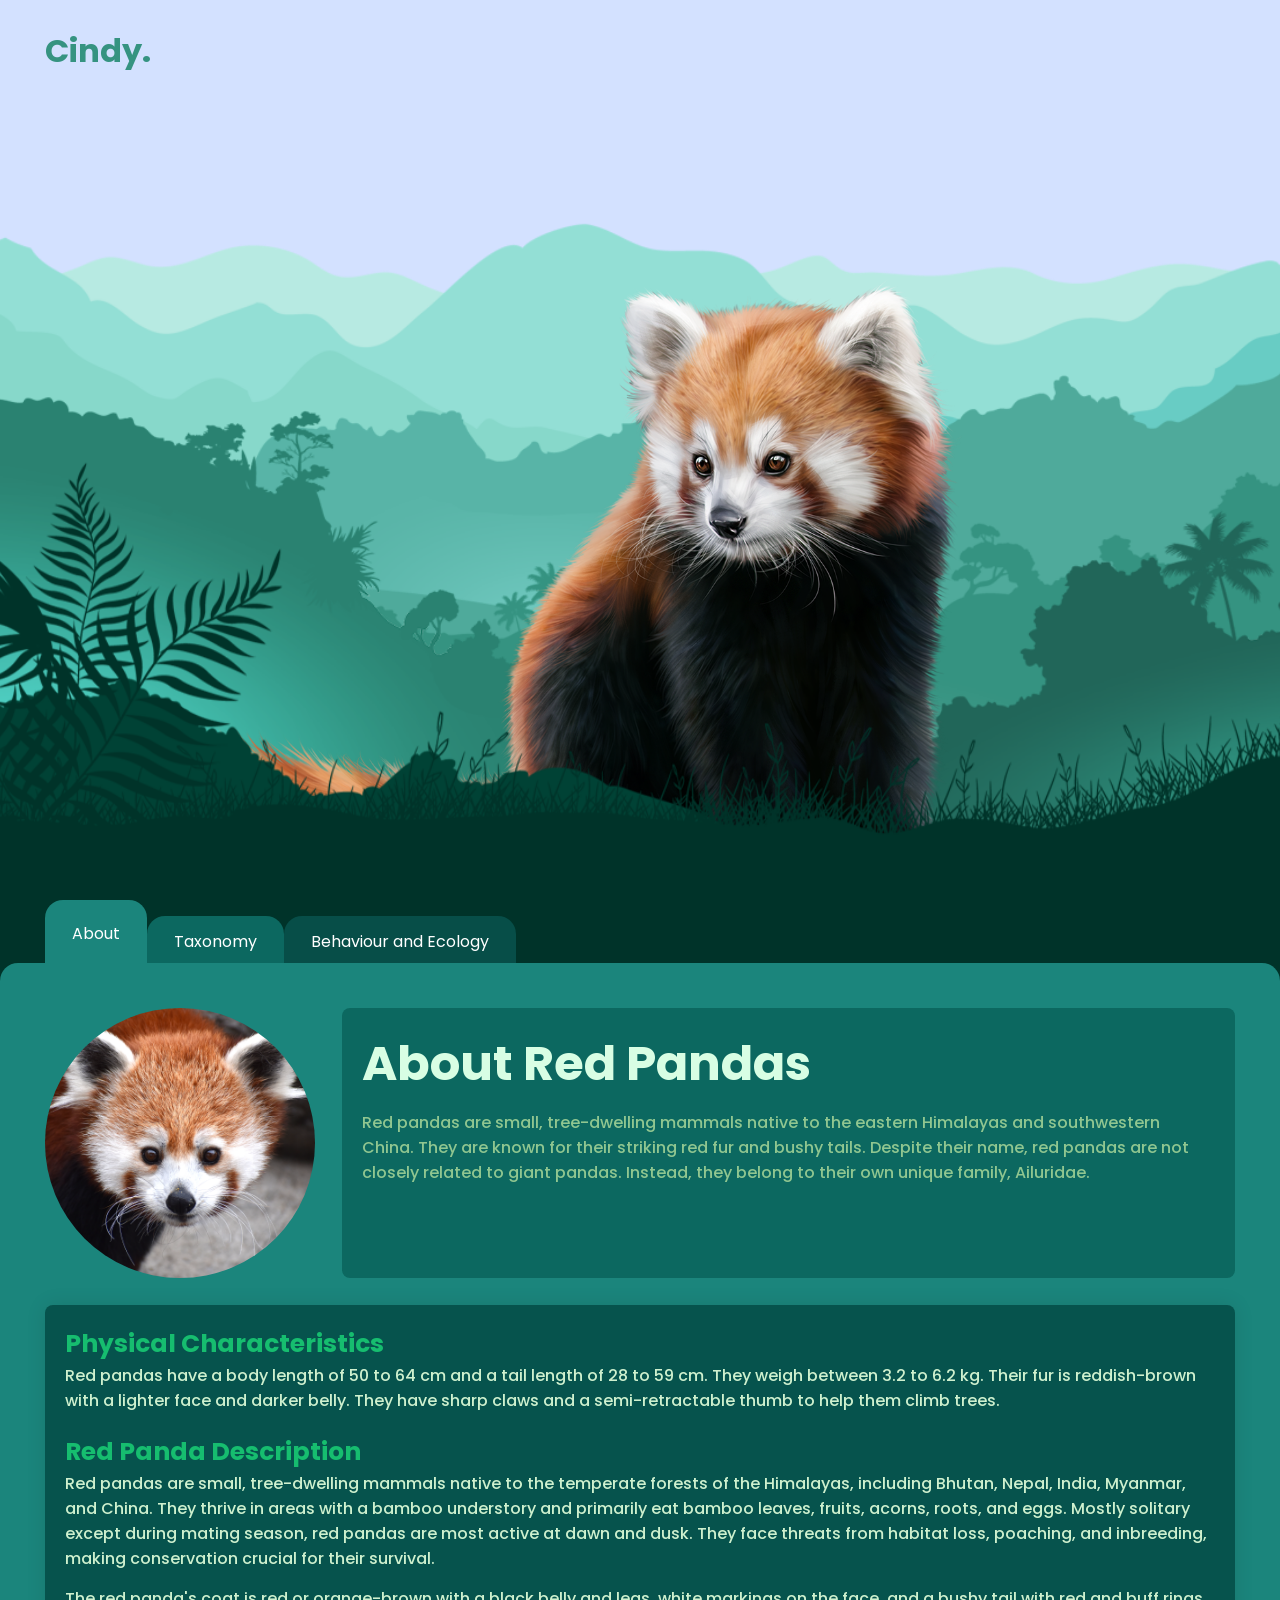
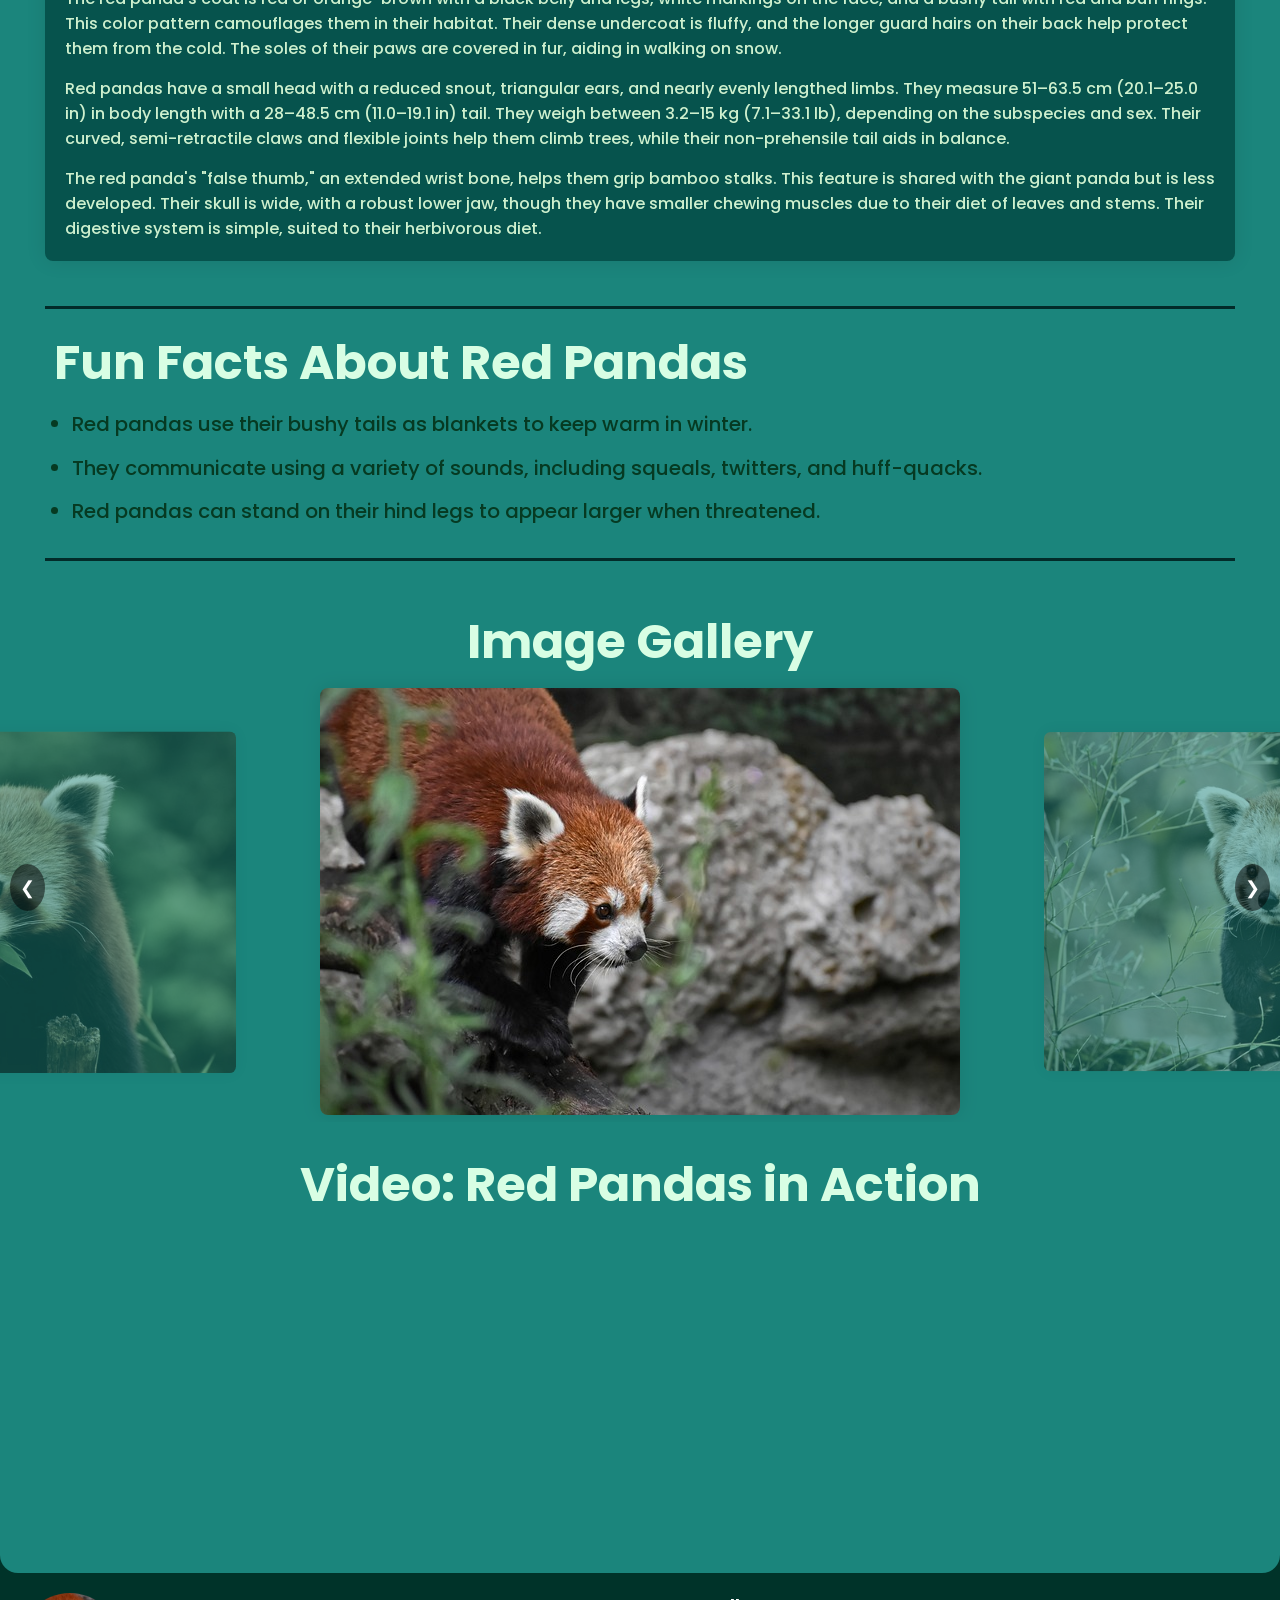
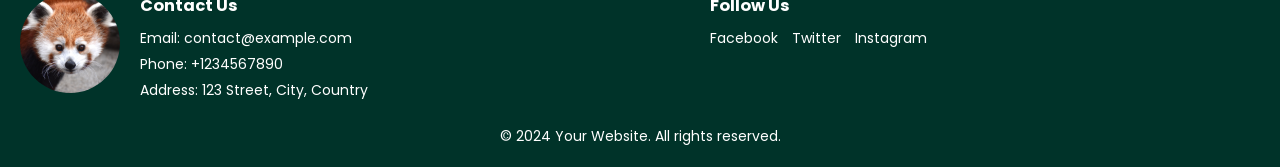
==== webdeva2/index.html @ 7bff21bc "Add files via upload" ====
<!DOCTYPE html>
<html lang="en">
<head>
    <meta charset="UTF-8">
    <meta name="viewport" content="width=device-width, initial-scale=1.0">
    <title>Assignment 2</title>
    <link rel="stylesheet" href="style.css">
    <script defer src="script.js"></script>
</head>

<body>
    <header>
    <h1 class ="logo">Cindy.</h1>
    </header>

    <section class="parallax"> 
        <img src="images/hill1.png" id="hill1">
        <img src="images/hill2.png" id="hill2">
        <img src="images/hill3.png" id="hill3">
        <img src="images/hill4.png" id="hill4">
        <img src="images/hill5.png" id="hill5">
        <img src="images/plant.png" id="plant">
        <img src="images/panda.png" id="panda">
        <img src="images/tree.png" id="tree">
        <h2 id="text">RED PANDA</h2>
        <img src="images/leaf.png" id="leaf">
    </section>

    <nav> <!--menu system-->

        <a href='#' id="hamIcon">Menu</a>

        <ul>
            <li><a class="active" href='#' id="page1btn">About</a></li>
            <li><a href='#' id="page2btn">Taxonomy</a></li>
            <li><a href='#' id="page3btn">Behaviour and Ecology</a></li>
        </ul>

    </nav>

    <div id="pagecontainer">

        <div class="page" id="page1">

            <section class="info">

                <div class="about">

                    <img src="images/RedPanda1.png" alt="Red Panda">
                       
                    <div>
                        <h2>About Red Pandas</h2>
                        <p>Red pandas are small, tree-dwelling mammals native to the eastern Himalayas and southwestern China. They are known for their striking red fur and bushy tails. Despite their name, red pandas are not closely related to giant pandas. Instead, they belong to their own unique family, Ailuridae.</p>
                    </div>
                        
                </div>
        
                <div class="flex-container">
        
                    <div class="physical-characteristics">

                        <h3>Physical Characteristics</h3>
                        
                        <p>Red pandas have a body length of 50 to 64 cm and a tail length of 28 to 59 cm. They weigh between 3.2 to 6.2 kg. Their fur is reddish-brown with a lighter face and darker belly. They have sharp claws and a semi-retractable thumb to help them climb trees.</p>
                    
                    </div>
    
                    <div class="red-panda-description">

                        <h3>Red Panda Description</h3>

                        <p>Red pandas are small, tree-dwelling mammals native to the temperate forests of the Himalayas, including Bhutan, Nepal, India, Myanmar, and China. They thrive in areas with a bamboo understory and primarily eat bamboo leaves, fruits, acorns, roots, and eggs. Mostly solitary except during mating season, red pandas are most active at dawn and dusk. They face threats from habitat loss, poaching, and inbreeding, making conservation crucial for their survival.</p>
                        
                        <p>The red panda's coat is red or orange-brown with a black belly and legs, white markings on the face, and a bushy tail with red and buff rings. This color pattern camouflages them in their habitat. Their dense undercoat is fluffy, and the longer guard hairs on their back help protect them from the cold. The soles of their paws are covered in fur, aiding in walking on snow.</p>
                    
                        <p>Red pandas have a small head with a reduced snout, triangular ears, and nearly evenly lengthed limbs. They measure 51–63.5 cm (20.1–25.0 in) in body length with a 28–48.5 cm (11.0–19.1 in) tail. They weigh between 3.2–15 kg (7.1–33.1 lb), depending on the subspecies and sex. Their curved, semi-retractile claws and flexible joints help them climb trees, while their non-prehensile tail aids in balance.</p>
                    
                        <p>The red panda's "false thumb," an extended wrist bone, helps them grip bamboo stalks. This feature is shared with the giant panda but is less developed. Their skull is wide, with a robust lower jaw, though they have smaller chewing muscles due to their diet of leaves and stems. Their digestive system is simple, suited to their herbivorous diet.</p>
                    </div>
        
                </div>
                
            </section>
        
            <section class="fun-facts">
                <h2>Fun Facts About Red Pandas</h2>
                <ul>
                    <li>Red pandas use their bushy tails as blankets to keep warm in winter.</li>
                    <li>They communicate using a variety of sounds, including squeals, twitters, and huff-quacks.</li>
                    <li>Red pandas can stand on their hind legs to appear larger when threatened.</li>
                </ul>
            </section>
        
            <section class="image-gallery">

                <h2>Image Gallery</h2>

                <div class="slider">

                    <div class="slide active">
                        <img src="images/RedPanda2.jpg" alt="Red Panda Image 2">
                    </div>

                    <div class="slide">
                        <img src="images/RedPanda3.jpg" alt="Red Panda Image 3">
                    </div>

                    <div class="slide">
                        <img src="images/RedPanda4.jpg" alt="Red Panda Image 4">
                    </div>

                </div>

                <button class="prev" onclick="prevSlide()">&#10094;</button>
                <button class="next" onclick="nextSlide()">&#10095;</button>
            
            </section>
        
            <section class="video-section">
                
                <h2>Video: Red Pandas in Action</h2>
                <iframe width="560" height="315" src="https://www.youtube.com/embed/DrGPfNd1fCc?si=ZmSbXcP8ou0etgVr" title="YouTube video player" frameborder="0" allow="accelerometer; autoplay; clipboard-write; encrypted-media; gyroscope; picture-in-picture; web-share" referrerpolicy="strict-origin-when-cross-origin" allowfullscreen></iframe>

            </section>

        </div>

        <div class="page" id="page2">

        <section class="taxonomy">

            <div class="grid-container">
                
                <div class="taxo-info">

                    <h2>Taxonomy</h2>
                    <p>The red panda (Ailurus fulgens) was named in 1825 by Frederic Cuvier. Although Thomas Hardwicke described it in 1821, his paper was published in 1827. In 1902, Oldfield Thomas described the Chinese red panda (Ailurus fulgens styani) from Sichuan.</p>
            
                </div>
                
                <div class="subspecies">

                    <h3>Subspecies and Species</h3>
                    <p>The red panda is the only species in the genus Ailurus, traditionally divided into two subspecies: the Himalayan red panda (A. f. fulgens) and the Chinese red panda (A. f. styani). A 2020 genetic analysis suggested these subspecies should be distinct species, with the Siang River as their boundary.</p>
                
                </div>

                <div class="phylogeny">

                    <h3>Phylogeny</h3>
                    <p>Originally placed in the family Procyonidae with raccoons, the red panda was also thought to be related to the giant panda. In 1982, it was classified in its own family, Ailuridae. Later genetic studies placed it within the clade Musteloidea, alongside Procyonidae, Mustelidae, and Mephitidae.</p>
                    
                </div>

                <div class="fossil">

                    <h3>Fossil Record</h3>
                    <p>The family Ailuridae evolved in Europe around 25 to 18 million years ago. Early members like Amphictis and Simocyon had teeth adapted for a carnivorous diet. The puma-sized Simocyon, a tree-climber, shared a "false thumb" with modern red pandas. Advanced ailurids, or "true" red pandas, appeared later. Magerictis from Spain is the earliest known true panda. Later species include Pristinailurus bristoli and Parailurus, likely omnivores. The modern genus Ailurus, dating from the Pleistocene, adapted to a bamboo diet with molar-like premolars and elevated cusps.</p>
                
                </div>

                <div class="genomics">

                    <h3>Genomics</h3>
                    <p>In 2017, the full genome of the red panda was sequenced, revealing high genetic diversity. Comparisons with the giant panda genome showed similarities in limb development genes related to their false thumbs and adaptations for a bamboo diet. Despite their carnivorous digestive systems, both pandas reactivated taste receptor genes for detecting bitterness, though the specific genes differ.</p>
                
                </div>

            </div>
            
        </section>

        </div>

        <div class="page" id="page3">

            <section class="behaviour-ecology">

                <div class="behaviour">
                    
                    <h3>Behaviour and Ecology</h3>
                    <p>A red panda lies sleeping on a high branch of a tree, with tail stretched out behind and legs dangling on each side of the branch.</p>
                    <p>The red panda is difficult to observe in the wild, and most studies on its behaviour have taken place in captivity. The red panda appears to be both nocturnal and crepuscular, sleeping in between periods of activity at night. It typically rests or sleeps in trees or other elevated spaces, stretched out prone on a branch with legs dangling when it is hot, and curled up with its hindlimb over the face when it is cold. It is adapted for climbing and descends to the ground head-first with the hindfeet holding on to the middle of the tree trunk. It moves quickly on the ground by trotting or bounding.</p>  

                </div>


                <div class="diet">
                    <h3>Diet and Feeding</h3>
                    <p>The red panda is largely herbivorous and feeds primarily on bamboo, mainly the genera Phyllostachys, Sinarundinaria, Thamnocalamus and Chimonobambusa. It also feeds on fruits, blossoms, acorns, eggs, birds and small mammals. Bamboo leaves may be the most abundant food item year-round and the only food they can access during winter. In Wolong National Nature Reserve, leaves of the bamboo species Bashania fangiana were found in nearly 94 per cent of analysed droppings, and its shoots were found in 59 per cent of the droppings found in June.</p>
                </div>

                <div class="communication">
                    <h3>Communication</h3>
                    <p>At least seven different vocalisations have been recorded from the red panda, comprising growls, barks, squeals, hoots, bleats, grunts and twitters. Growling, barking, grunting and squealing are produced during fights and aggressive chasing. Hooting is made in response to being approached by another individual. Bleating is associated with scent-marking and sniffing. Males may bleat during mating, while females twitter. During both play fighting and aggressive fighting, individuals curve their backs and tails while slowly moving their heads up and down. They then turn their heads while jaw-clapping, move their heads laterally and lift a forepaw to strike. They stand on their hind legs, raise the forelimbs above the head and then pounce. Two red pandas may "stare" at each other from a distance.</p>
                </div>

                <div class="social">
                    <h3>Social Spacing</h3>
                    <p>Adult pandas are generally solitary and territorial. Individuals mark their home range or territorial boundaries with urine, faeces and secretions from the anal and surrounding glands. Scent-marking is usually done on the ground, with males marking more often and for longer periods. In China's Wolong National Nature Reserve, the home range of a radio-collared female was 0.94 km2 (0.36 sq mi), while that of a male was 1.11 km2 (0.43 sq mi). A one-year-long monitoring study of ten red pandas in eastern Nepal showed that the four males had median home ranges of 1.73 km2 (0.67 sq mi) and the six females of 0.94 km2 (0.36 sq mi) within a forest cover of at least 19.2 ha (47 acres). The females travelled 419–841 m (1,375–2,759 ft) per day and the males 660–1,473 m (2,165–4,833 ft). In the mating season from January to March, adults travelled a mean of 795 m (2,608 ft) and subadults a mean of 861 m (2,825 ft). They all had larger home ranges in areas with low forest cover and reduced their activity in areas that were disturbed by people, livestock and dogs.</p>
                </div>

                <div class="mortality">
                    <h3>Mortality and Diseases</h3>
                    <p>The red panda's lifespan in captivity reaches 14 years. They have been recorded falling prey to leopards in the wild. Faecal samples of red panda collected in Nepal contained parasitic protozoa, amoebozoans, roundworms, trematodes and tapeworms. Roundworms, tapeworms and coccidia were also found in red panda scat collected in Rara and Langtang National Parks. Fourteen red pandas at the Knoxville Zoo suffered from severe ringworm, so the tails of two were amputated. Chagas disease was reported as the cause of death of a red panda kept in a Kansas zoo. Amdoparvovirus was detected in the scat of six red pandas in the Sacramento Zoo. Eight captive red pandas in a Chinese zoo suffered from shortness of breath and fever shortly before they died of pneumonia; autopsy revealed that they had antibodies to the protozoans Toxoplasma gondii and Sarcocystis species indicating that they were intermediate hosts. A captive red panda in the Chengdu Research Base of Giant Panda Breeding died of unknown reasons.</p>
               </div>

                <div class="reproduction">
                    <h3>Reproduction and Parenting</h3>
                    <p>Red pandas are long-day breeders, reproducing after the winter solstice as daylight grows longer. Mating thus takes place from January to March, with births occurring from May to August. Reproduction is delayed by six months for captive pandas in the southern hemisphere. Oestrous lasts a day, and females can enter oestrous multiple times a season, but it is not known how long the intervals between each cycle last.</p>
        
                    <p>As the reproductive season begins, males and females interact more, and will rest, move, and feed near each other. An oestrous female will spend more time marking and males will inspect her anogenital region. Receptive females make tail-flicks and position themselves in a lordosis pose, with the front lowered to the ground and the spine curved. Copulation involves the male mounting the female from behind and on top, though face-to-face matings as well as belly-to-back matings while lying on the sides also occur. The male will grab the female by the sides with his front paws instead of biting her neck. Intromission is 2–25 minutes long, and the couple groom each other between each bout.</p>
        
                    <p>Gestation lasts about 131 days. Prior to giving birth, the female selects a denning site, such as a tree, log or stump hollow or rock crevice, and builds a nest using material from nearby, such as twigs, sticks, branches, bark bits, leaves, grass and moss. Litters typically consist of one to four cubs that are born fully furred but blind. They are entirely dependent on their mother for the first three to four months until they first leave the nest. They nurse for their first five months. The bond between mother and offspring lasts until the next mating season. Cubs are fully grown at around 12 months and at around 18 months they reach sexual maturity. Two radio-collared cubs in eastern Nepal separated from their mothers at the age of 7–8 months and left their birth areas three weeks later. They reached new home ranges within 26–42 days and became residents after exploring them for 42–44 days.</p>
               </div>

            </section>
        </div>
        
    </div>

    <footer>
        <div class="footer-content">
            <div class="footer-logo">
                <img src="images/RedPanda1.png" alt="Logo">
            </div>
            <div class="footer-info">
                <h3>Contact Us</h3>
                <p>Email: contact@example.com</p>
                <p>Phone: +1234567890</p>
                <p>Address: 123 Street, City, Country</p>
            </div>
            <div class="footer-social">
                <h3>Follow Us</h3>
                <ul>
                    <li><a href="#">Facebook</a></li>
                    <li><a href="#">Twitter</a></li>
                    <li><a href="#">Instagram</a></li>
                </ul>
            </div>
        </div>
        <div class="footer-bottom">
            <p>&copy; 2024 Your Website. All rights reserved.</p>
        </div>
    </footer>

</body>
---- webdeva2/style.css ----
/* CSS Reset */
@import url('https://fonts.googleapis.com/css2?family=Poppins:wght@300;400;500;600;700;800;900&display=swap');

* 
{
    margin: 0;
    padding: 0;
    box-sizing: border-box;
    font-family: 'Poppins', sans-serif;
}

body
{
    background: rgb(211, 225, 255);
    min-height: 100vh;
    overflow-x: hidden;
}

header
{
    position: absolute;
    top:0;
    left : 0;
    width: 100%;
    display:flex;
    padding: 3vh 5vh;
    justify-content: space-between;
    align-items:center;
    z-index: 100;
}

.logo
{
    font-size: 2em;
    color: #359381;
    pointer-events: none;
}

.parallax 
{
    position: relative;
    display: flex;
    justify-content: center;
    align-items: center;
    height: 100vh;
    overflow: hidden;
}

.parallax img 
{
    position: absolute;
    top: 0;
    left: 0;
    width: 100vw;
    height: 100vh;
    object-fit: cover;
    pointer-events: none;
    opacity: 0;
    transition: opacity 1s ease, transform 1s ease;
    transform: translateY(50px); /* Adjust initial offset as needed */
}

#panda 
{
    position: absolute;
    overflow:visible;
    top: 30%;
    left: 0%;

    width: 80vw;
    height: 80vh;
}

#plant
{
    z-index: 1;
}

#text 
{
    position: absolute;
    font-size: 5em;
    color: #fff;
    text-shadow: 2px 2px 4px rgba(0, 0, 0, 0.5);
    opacity: 0;
    transition: opacity 1s ease, transform 1s ease;
}

/* nav */

nav 
{
    display:flex;
    background: #003329;
    min-height: 7vh;     
    align-items: flex-end;
    
}

nav ul 
{
    display:flex;
    flex-direction: row;
    list-style-type: none;
    margin-left: 5vh;
    align-items: flex-end;
    
}

nav ul li a 
{
    display: flex;
    justify-content: center; /* Center text horizontally */
    align-items: center; /* Center text vertically */
    
    padding: 1.5vh 3vh 1vh 3vh;
    border-radius: 2vh 2vh 0 0;
    text-decoration: none; 
    color: #fff;
    transition: background-color 0.3s ease;
    background-color: #003329; /* Background color for visibility */
    height: 100%; /* Ensure a elements take full height of li */
    box-sizing: border-box; /* Include padding and border in element's total width and height */
    text-align: center; /* Center text horizontally */
}

/* Menu */

#hamIcon
{
    display: flex;
    justify-content: center;
    align-items: center;
    
    padding: 1.5vh 3vh 1vh 3vh;
    border-radius: 2vh 2vh 0 0;
    text-decoration: none; 
    color: #fff;
    transition: background-color 0.3s ease;
    background-color: #003329;
    height: 100%;
    box-sizing: border-box;
    text-align: center;

    font-size: 20px;
}

nav ul li a:hover, nav ul li a.active 
{
    height: 7vh;
}

#hamIcon
{
    display: none;
}

.menuHide
{
    display:block;
}
/* page */

#pagecontainer
{
    background: #003329;
}

.page
{
    position: relative;
    border-radius: 2vh;
}

/* page 1 */

#page1 h2
{
    font-size: 3em;
    color: #d8fee4;
    margin-bottom: 10px;
}

#page1btn , #page1
{
    background-color: #1b857c;
}

/* 1st section */
.info
{
    padding: 5vh;

    display: flex;
    flex-direction: column;

    border-radius: 8px;

    font-weight: 500;
}

/* about */

.about 
{
    display: flex;
    flex-direction: row;
    justify-content: center;
    flex-wrap: wrap;
    margin-bottom: 3vh;
    row-gap: 3vh;
    border-radius: 8px;
}
 
.about img 
{
    width: 30vh;
    margin-right: 3vh;
    border-radius: 50%;
}
 
.about div
{
    min-width: 55vh;
    flex: 1;
    color: rgb(144, 198, 144);


    background-color: #0c6860;
    padding: 20px;
    border-radius: 8px;
}

/* flex container */

.flex-container 
{
    background-color: #06534d;
    color: rgb(206, 240, 206);
    border-radius: 8px;
    box-shadow: 0 0 20px rgba(0, 0, 0, 0.1);
    padding: 20px;
    min-width: 30vh;
    display: flex;
    flex-direction: column;
    row-gap: 20px;
}

.flex-container div
{
    display: flex;
    flex-direction: column;
}

.flex-container > div > h3
{
    color: rgb(22, 189, 111);
    font-size: 25px;
}

.flex-container img
{
    margin-right: 20px;
    width:30vh;
}

.flex-container .physical-characteristics,
.flex-container .red-panda-description
{
    flex: 1;
}

.flex-container .red-panda-description p:not(:last-child) 
{
    margin-bottom: 15px;
}
/* funfacts section */

.fun-facts 
{
    margin: 0 5vh 5vh 5vh;
    padding: 2vh 1vh;
    border-top: 3px solid rgb(2, 43, 41);
    border-bottom: 3px solid rgb(2, 43, 41);
    color: rgb(6, 58, 34);

}

.fun-facts ul 
{
    padding-left: 2vh;
}

.fun-facts ul li
{
    margin-bottom: 1.5vh;
    font-size: 20px;
    font-weight: 500;
}

/* Image Gallery */

.image-gallery {
    text-align: center;
    position: relative;
    width: 100%;
    margin: auto;
    overflow: hidden; /* Ensure content doesn't overflow */
}

.slider {
    display: flex;
    justify-content: center;
    align-items: center;
    position: relative;
    width: 100vw;
    margin-left: calc((100% - 100vw) / 2); /* Center horizontally */
    margin-right: calc((100% - 100vw) / 2); /* Center horizontally */
}

.slide {
    transition: transform 1s ease, opacity 1s ease, filter 1s ease;
    flex: 0 0 20%;
    opacity: 0.5;
    transform: scale(0.8);
    filter: grayscale(50%);
    margin: 0 10px;
}

.slide.active {
    flex: 0 0 40%;
    opacity: 1;
    transform: scale(1);
    filter: grayscale(0%);
}

.slide img {
    width: 50vw;
    border-radius: 8px;
    box-shadow: 0 0 20px rgba(0, 0, 0, 0.1);
}

.prev, .next {
    position: absolute;
    top: 50%; /* Center vertically */
    background-color: rgba(0, 0, 0, 0.5);
    color: white;
    border: none;
    padding: 10px;
    cursor: pointer;
    font-size: 18px;
    border-radius: 50%;
    transition: background-color 0.3s ease; /* Smooth transition for hover effect */
}

.prev {
    left: 10px; /* Position from the left */
}

.next {
    right: 10px; /* Position from the right */
}

.prev:hover, .next:hover {
    background-color: rgba(0, 0, 0, 0.7); /* Darker background on hover */
}

/* Video Section */
.video-section {
    padding: 3vh;
    display: flex;
    flex-direction: column;
    align-items: center;
}

.video-section iframe 
{
    width: 80%;
    max-width: 60vh;
}

/* Page 2*/

#page2btn , #page2
{
    background-color: #0c6860;
}

.grid-container {
    display: grid;
    
    grid-template-columns: 1fr 1fr;
    grid-template-rows: auto;
    gap: 20px;
    padding: 20px;
    background-color: #42b4ab;
    border-radius: 8px;
    box-shadow: 0 0 10px rgba(0, 0, 0, 0.1);
    line-height: 35px;
    font-weight: 500;
}

/* Individual grid item styles */
.grid-container div 
{
    padding: 20px;
    border-radius: 8px;
    background-color: #8ce5de;
    box-shadow: 0 0 5px rgba(0, 0, 0, 0.1);
}

/* Heading styles */
#page2 h2,#page2 h3 {
    color: #015413;
    font-size: 24px;
    margin-bottom: 10px;
}

/* Paragraph styles */
#page2 p {
    font-size: 1rem; /* 16px */
    color: #466347; /* Paragraph text color */
    font-size: 16px;
}

/* Specific styling for the first item */
.taxo-info 
{
    grid-column:  1 / 3;
}

#page2 , #page3
{
    padding: 5vh;
}

/* page 3*/

#page3btn , #page3
{
    background-color: #074e48;
}

.behaviour-ecology
{
    display: grid;
    grid-template-columns: 1fr 1fr;
    grid-template-rows: auto;
    gap: 20px;
    padding: 20px;
    background-color: #42b4ab;
    border-radius: 8px;
    box-shadow: 0 0 10px rgba(0, 0, 0, 0.1);
    line-height: 35px;
    font-weight: 500;
}

.behaviour-ecology div
{
    background-color: #8ce5de;

    padding: 20px;
    border-radius: 8px;
    box-shadow: 0 0 5px rgba(0, 0, 0, 0.1);
}

.behaviour-ecology div h3
{
    color: #015413;
    font-size: 24px;
    margin-bottom: 10px;
}

.behaviour-ecology div p
{
    color: #466347; /* Paragraph text color */
    font-size: 16px;
}

.behaviour-ecology div p:not(:last-child) 
{
    margin-bottom: 15px;
}

.reproduction , .communication
{
    grid-column:  1 / 3;
}



/* foot */

footer 
{
    background: #003329;
    color: #fff;
    padding: 20px;
    font-size: 14px;
}

.footer-content {
    display: flex;
    justify-content: space-between;
    align-items: flex-start;
}

.footer-logo img {
    border-radius: 50%;
    max-width: 100px; /* Adjust logo size as needed */
}

.footer-info,
.footer-social {
    flex: 1;
    margin: 0 20px;
}

.footer-info h3,
.footer-social h3 {
    margin-bottom: 10px;
}

.footer-info p {
    margin: 5px 0;
}

.footer-social ul {
    list-style-type: none;
    padding: 0;
}

.footer-social ul li {
    display: inline;
    margin-right: 10px;
}

.footer-social ul li a {
    color: #fff;
    text-decoration: none;
}

.footer-bottom {
    margin-top: 20px;
    text-align: center;
}

.footer-bottom p {
    margin: 0;
}

/* Media query for smaller screens */
@media (max-width: 800px) 
{
    nav
    {
        display: block;
        flex-direction: column;
        align-items: flex-start;
        min-height: 0;  
    }

    nav ul
    {
        margin-left : 0;
    }

    nav ul li a
    {
        border-radius: 0;
        border: 5px rgb(8, 56, 58) solid;
    }

    /*make a menu items vertical*/

    #hamIcon
    {
        display: block;
        border-radius: 0;
    }

    /* unhide menu icon */

    nav ul
    {
        display:none;
    }

    /*hide the menu item list*/

    nav ul li a:hover, nav ul li a.active 
    {
        height: auto;
    }

    #text 
    {
        left: 3vh;
    }

    .page
    {
        border-radius: 0;
    }

    .about 
    {
        flex-direction: column;
        align-items: center;
        min-width: 30vh;
    }
    
    .about img 
    {
        width: 30vh;
        height: auto;
        margin-right:0;
    }

    .about div
    {
        min-width: 0;
        width: 100%;
        margin: 0;
    }

    .grid-container , .behaviour-ecology
    {
        grid-template-columns: 1fr; /* One column */
    }

    .taxo-info, .reproduction , .communication 
    {
        grid-column:  1 / 2;
    }


    .footer-content {
        flex-direction: column;
    }

    .footer-info,
    .footer-social 
    {
        margin: 10px 0;
    }
}
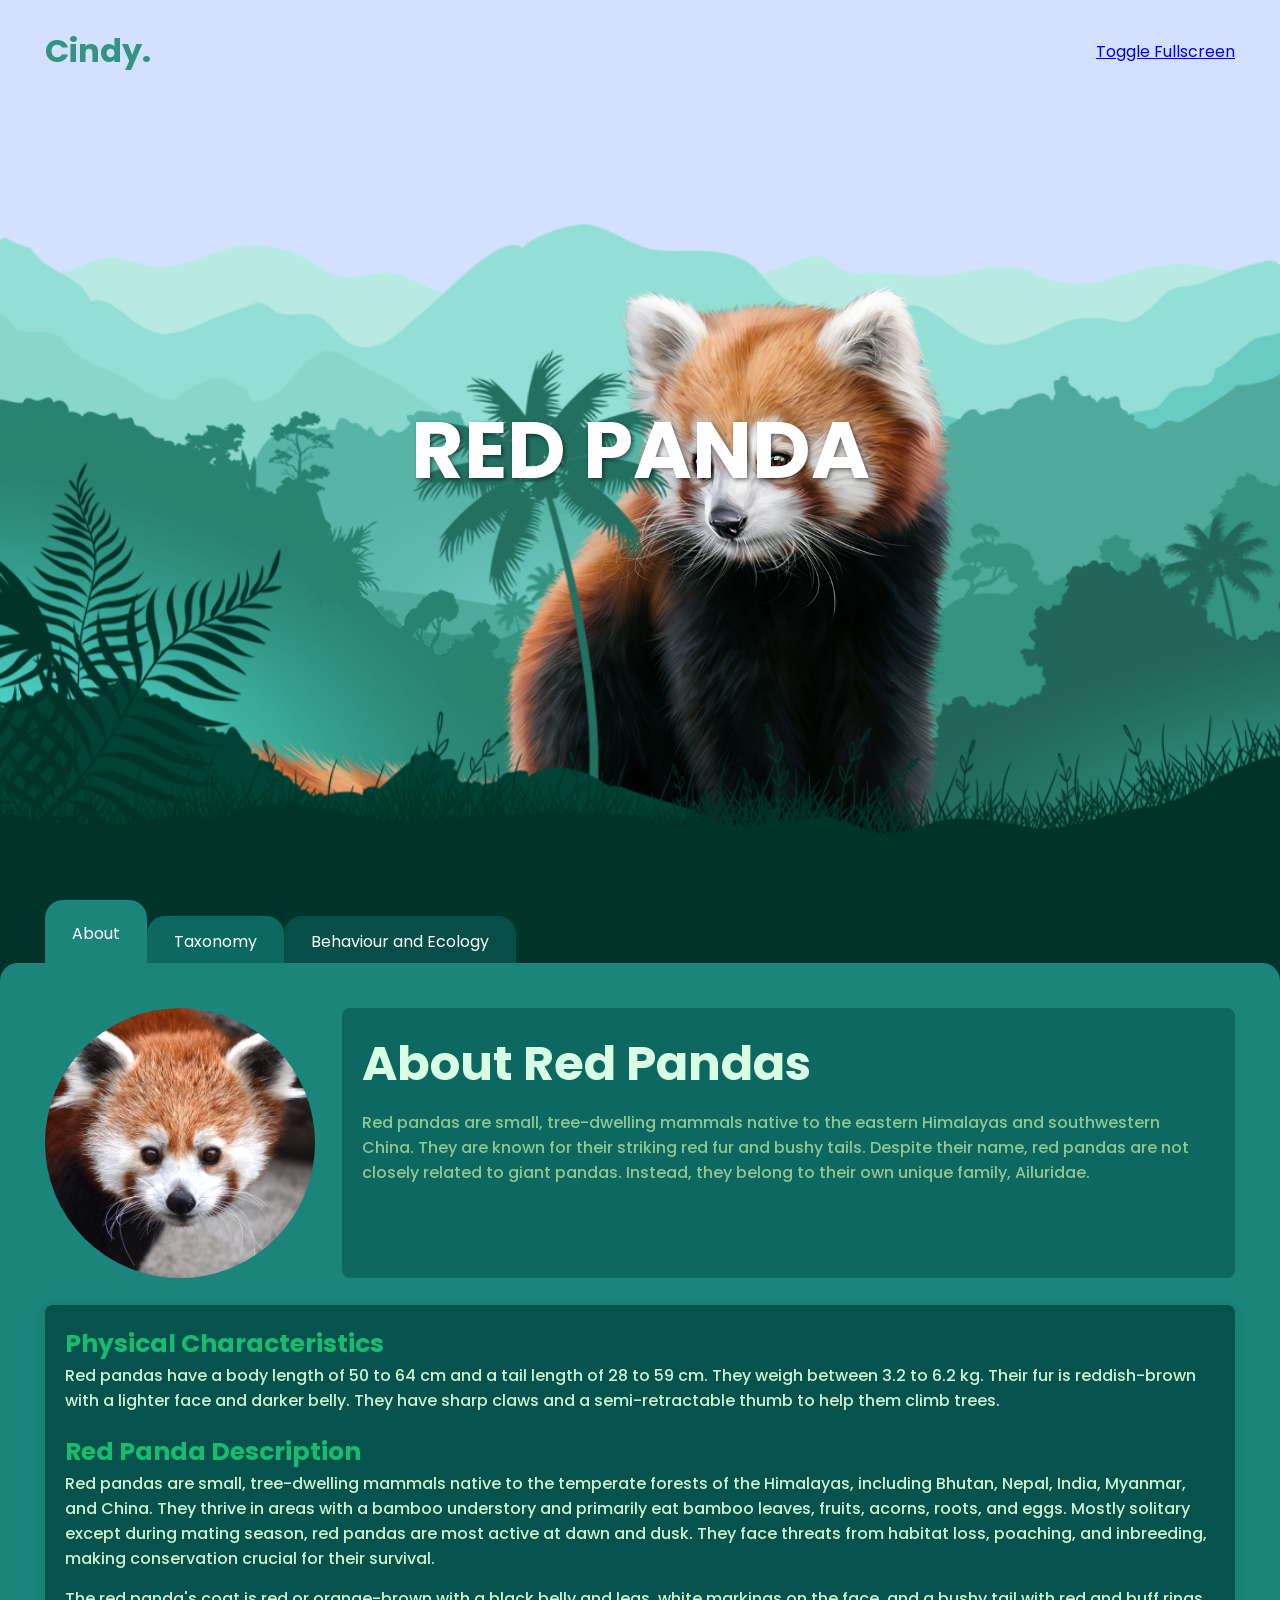
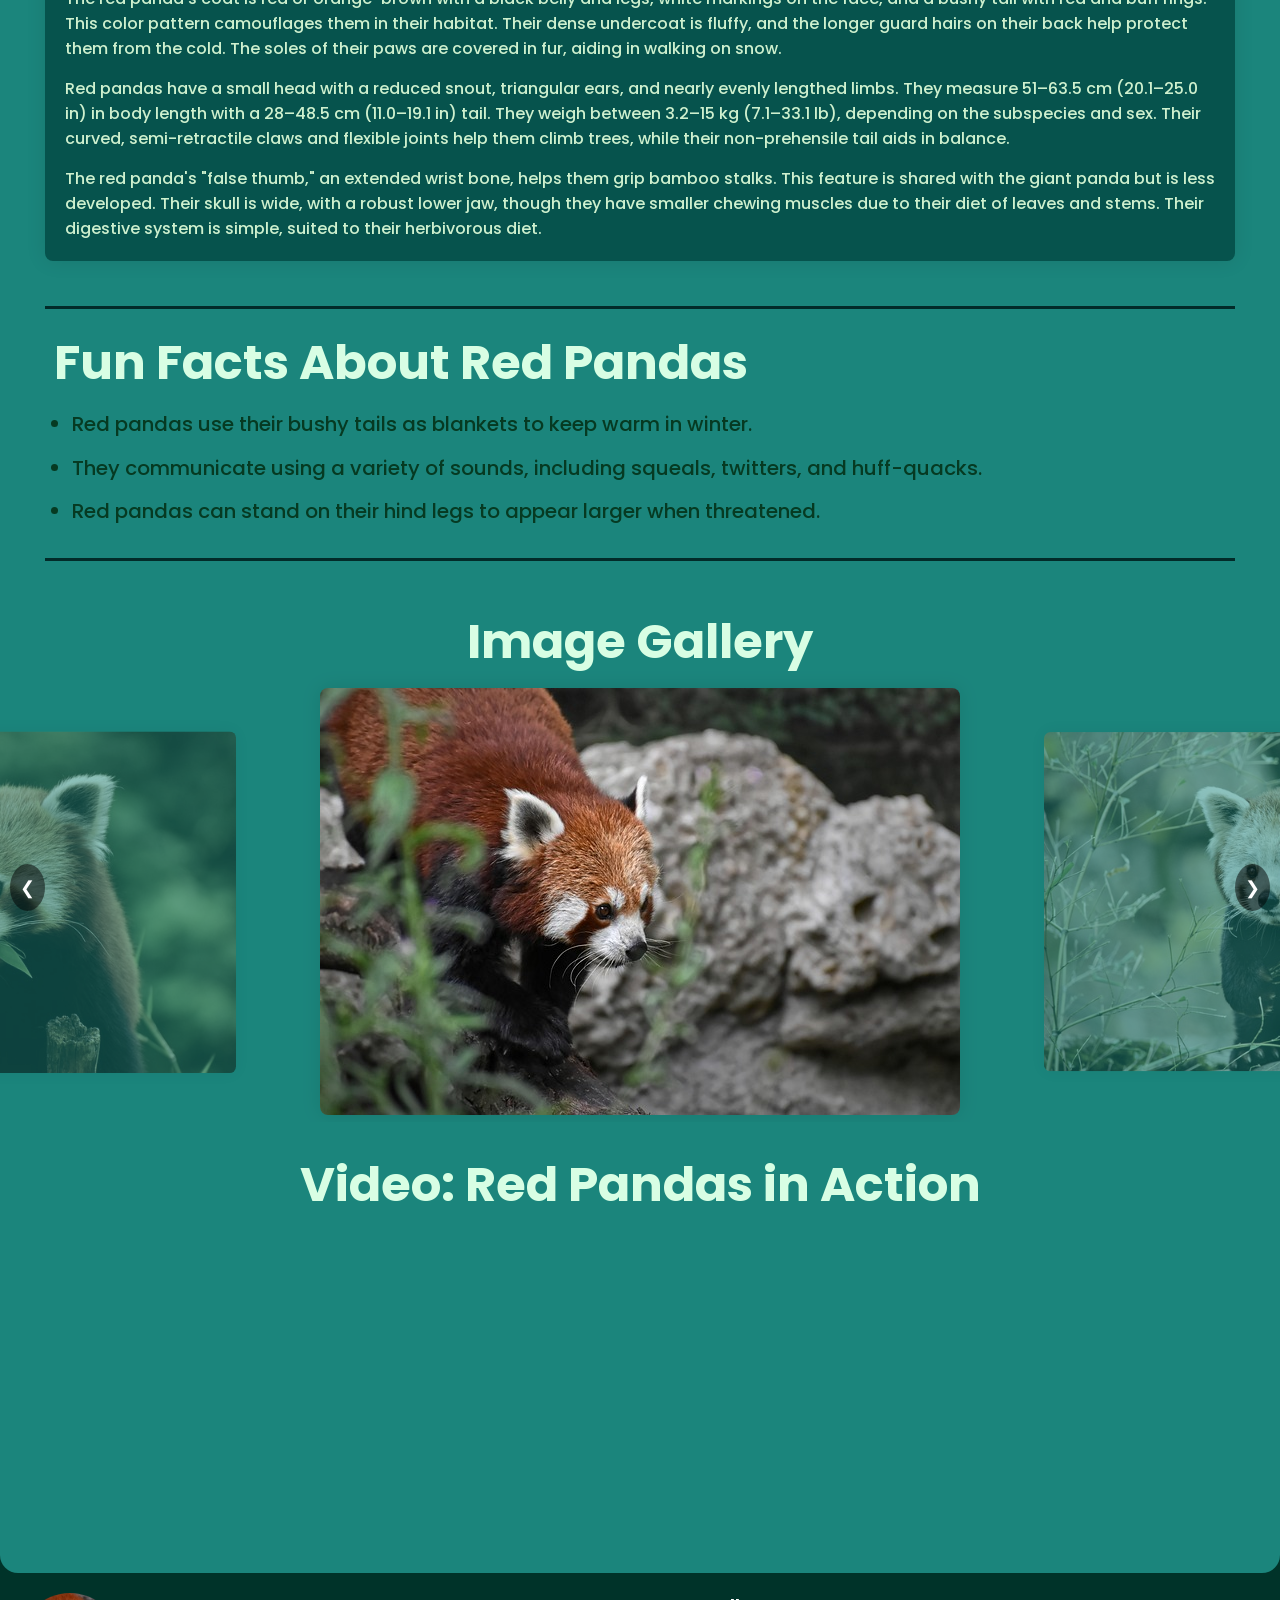
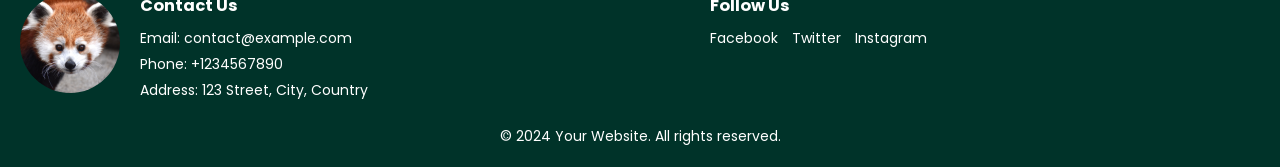
==== commit bb06a807: "+" ====
--- a/webdeva2/index.html
+++ b/webdeva2/index.html
@@ -6,11 +6,17 @@
     <title>Assignment 2</title>
     <link rel="stylesheet" href="style.css">
     <script defer src="script.js"></script>
+
+    <meta name="mobile-web-app-capable" content="yes">
+    <meta name="apple-mobile-web-app-capable" content="yes">
+    <meta name="apple-mobile-web-app-status-bar-style" content="black">
+    <meta name="apple-mobile-web-app-title" content="some web app!!!">
 </head>
 
 <body>
     <header>
     <h1 class ="logo">Cindy.</h1>
+    <a href='#' id="fullscreen-button">Toggle Fullscreen</a>
     </header>
 
     <section class="parallax"> 
@@ -38,6 +44,7 @@
 
     </nav>
 
+    
     <div id="pagecontainer">
 
         <div class="page" id="page1">
